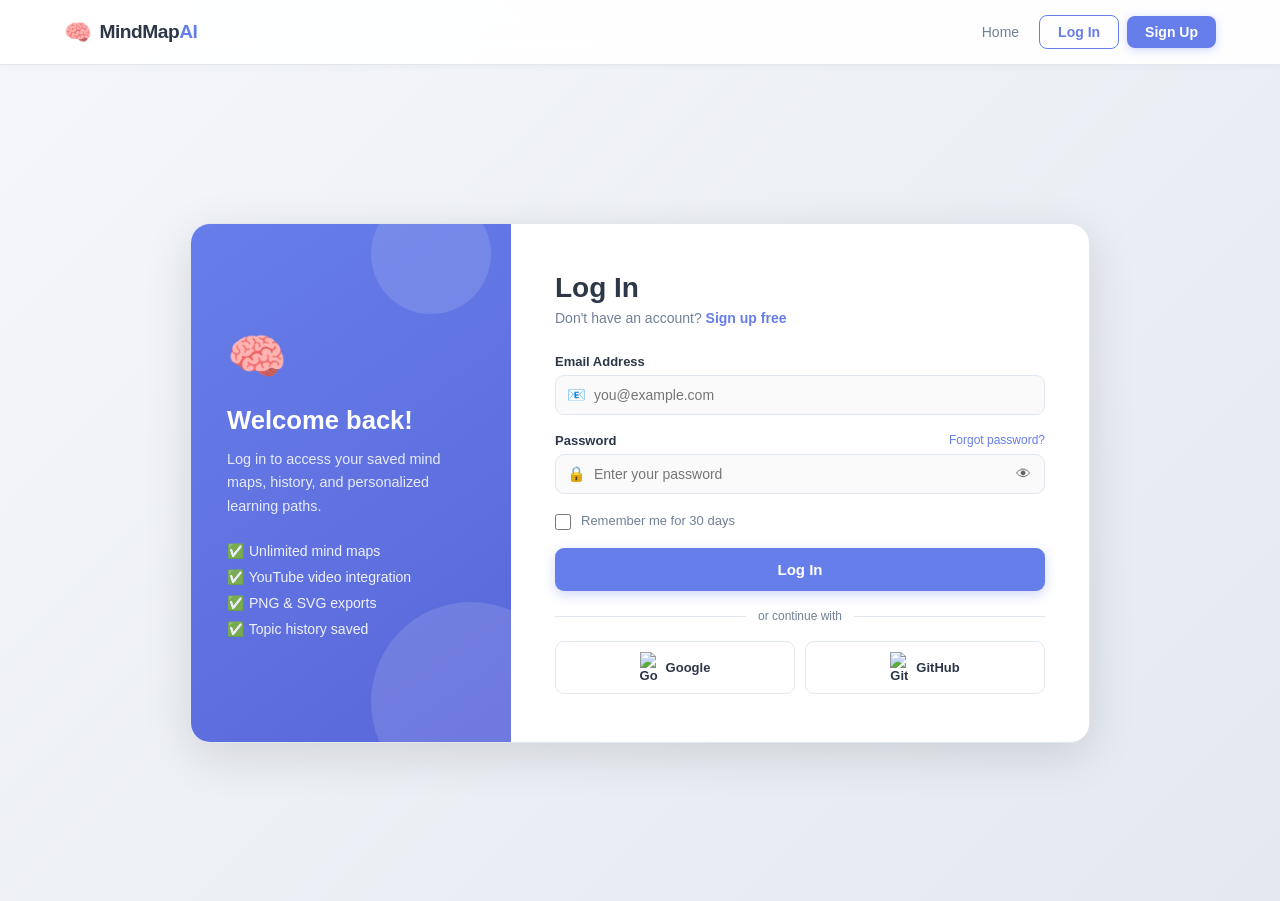
==== login.html @ 8801e593 "update" ====
<!DOCTYPE html>
<html lang="en">
<head>
  <meta charset="UTF-8">
  <meta name="viewport" content="width=device-width, initial-scale=1.0">
  <title>Log In | MindMapAI</title>
  <link rel="stylesheet" href="style.css">
  <link rel="stylesheet" href="auth.css">
</head>
<body class="auth-body">

  <!-- NAVBAR -->
  <nav class="navbar">
    <div class="nav-inner">
      <a href="index.html" class="nav-brand">
        <span class="brand-icon">🧠</span>
        <span class="brand-name">MindMap<span class="brand-accent">AI</span></span>
      </a>
      <div class="nav-links">
        <a href="index.html" class="nav-link">Home</a>
        <a href="login.html" class="nav-btn nav-btn-outline active-nav">Log In</a>
        <a href="register.html" class="nav-btn nav-btn-filled">Sign Up</a>
      </div>
      <button class="nav-hamburger" onclick="toggleMobileMenu()" aria-label="Menu">
        <span></span><span></span><span></span>
      </button>
    </div>
    <div class="nav-mobile" id="mobileMenu">
      <a href="index.html" class="nav-link">Home</a>
      <a href="login.html" class="nav-btn nav-btn-outline">Log In</a>
      <a href="register.html" class="nav-btn nav-btn-filled">Sign Up</a>
    </div>
  </nav>

  <!-- AUTH CARD -->
  <main class="auth-main">
    <div class="auth-card">
      <div class="auth-card-left">
        <div class="auth-left-content">
          <div class="auth-left-icon">🧠</div>
          <h2>Welcome back!</h2>
          <p>Log in to access your saved mind maps, history, and personalized learning paths.</p>
          <ul class="auth-perks">
            <li>✅ Unlimited mind maps</li>
            <li>✅ YouTube video integration</li>
            <li>✅ PNG & SVG exports</li>
            <li>✅ Topic history saved</li>
          </ul>
        </div>
        <div class="auth-left-orb auth-orb-1"></div>
        <div class="auth-left-orb auth-orb-2"></div>
      </div>

      <div class="auth-card-right">
        <div class="auth-form-header">
          <h1>Log In</h1>
          <p>Don't have an account? <a href="register.html">Sign up free</a></p>
        </div>

        <form class="auth-form" onsubmit="handleLogin(event)">
          <div class="form-group">
            <label for="email">Email Address</label>
            <div class="input-wrap">
              <span class="input-icon">📧</span>
              <input type="email" id="email" placeholder="you@example.com" required autocomplete="email">
            </div>
          </div>

          <div class="form-group">
            <label for="password">
              Password
              <a href="#" class="form-link-right">Forgot password?</a>
            </label>
            <div class="input-wrap">
              <span class="input-icon">🔒</span>
              <input type="password" id="password" placeholder="Enter your password" required autocomplete="current-password">
              <button type="button" class="toggle-password" onclick="togglePass('password', this)">👁</button>
            </div>
          </div>

          <div class="form-check">
            <input type="checkbox" id="remember">
            <label for="remember">Remember me for 30 days</label>
          </div>

          <button type="submit" class="auth-submit-btn" id="loginBtn">
            <span>Log In</span>
          </button>

          <div class="auth-divider"><span>or continue with</span></div>

          <div class="social-btns">
            <button type="button" class="social-btn">
              <img src="https://www.svgrepo.com/show/475656/google-color.svg" alt="Google" width="18"> Google
            </button>
            <button type="button" class="social-btn">
              <img src="https://www.svgrepo.com/show/512317/github-142.svg" alt="GitHub" width="18"> GitHub
            </button>
          </div>
        </form>

        <div id="authMessage" class="auth-message" style="display:none;"></div>
      </div>
    </div>
  </main>

  <script>
    function toggleMobileMenu() {
      document.getElementById('mobileMenu').classList.toggle('open');
    }

    function togglePass(id, btn) {
      const input = document.getElementById(id);
      if (input.type === 'password') {
        input.type = 'text';
        btn.textContent = '🙈';
      } else {
        input.type = 'password';
        btn.textContent = '👁';
      }
    }

    function handleLogin(e) {
      e.preventDefault();
      const btn = document.getElementById('loginBtn');
      btn.disabled = true;
      btn.innerHTML = '<span class="btn-spinner"></span> Logging in...';

      setTimeout(() => {
        showMessage('✅ Login successful! Redirecting to your dashboard...', 'success');
        setTimeout(() => window.location.href = 'index.html', 1500);
      }, 1500);
    }

    function showMessage(text, type) {
      const msg = document.getElementById('authMessage');
      msg.textContent = text;
      msg.className = `auth-message ${type}`;
      msg.style.display = 'block';
    }
  </script>
</body>
</html>
---- style.css ----
* {
      margin: 0;
      padding: 0;
      box-sizing: border-box;
    }

    body {
      font-family: 'Segoe UI', Tahoma, Geneva, Verdana, sans-serif;
      background: linear-gradient(135deg, #f5f7fa 0%, #e4e8f0 100%);
      min-height: 100vh;
      color: #333;
    }

    .container {
      max-width: 1200px;
      margin: 0 auto;
      padding: 20px;
    }

    .header {
      text-align: center;
      margin-bottom: 30px;
      color: #2d3748;
    }

    .header h1 {
      font-size: 2.5rem;
      font-weight: 700;
      margin-bottom: 10px;
    }

    .header p {
      font-size: 1.1rem;
      opacity: 0.8;
      margin-bottom: 20px;
    }

    .input-section {
      background: white;
      border-radius: 12px;
      padding: 25px;
      margin-bottom: 25px;
      box-shadow: 0 4px 12px rgba(0,0,0,0.05);
      border: 1px solid rgba(0,0,0,0.05);
      max-width: 800px;
      margin-left: auto;
      margin-right: auto;
    }

    .input-group {
      display: flex;
      gap: 12px;
      align-items: center;
      justify-content: center;
      flex-wrap: wrap;
    }

    #topicInput {
      flex: 1;
      min-width: 250px;
      padding: 12px 18px;
      border: 1px solid #e2e8f0;
      border-radius: 8px;
      font-size: 15px;
      outline: none;
      transition: all 0.2s ease;
      background: white;
      box-shadow: 0 1px 2px rgba(0,0,0,0.03);
    }

    #topicInput:focus {
      border-color: #667eea;
      box-shadow: 0 0 0 3px rgba(102, 126, 234, 0.1);
    }

    .btn {
      padding: 12px 24px;
      border: none;
      border-radius: 8px;
      font-size: 15px;
      font-weight: 600;
      cursor: pointer;
      transition: all 0.2s ease;
      position: relative;
      overflow: hidden;
    }

    .btn-primary {
      background: #667eea;
      color: white;
      box-shadow: 0 2px 5px rgba(102, 126, 234, 0.3);
    }

    .btn-primary:hover {
      background: #5a67d8;
      transform: translateY(-1px);
      box-shadow: 0 4px 8px rgba(102, 126, 234, 0.3);
    }

    .btn-secondary {
      background: #48bb78;
      color: white;
      box-shadow: 0 2px 5px rgba(72, 187, 120, 0.3);
    }

    .btn-secondary:hover {
      background: #38a169;
      transform: translateY(-1px);
      box-shadow: 0 4px 8px rgba(72, 187, 120, 0.3);
    }

    .btn:disabled {
      opacity: 0.6;
      cursor: not-allowed;
      transform: none !important;
    }

    .mindmap-container {
      background: white;
      border-radius: 12px;
      padding: 20px;
      box-shadow: 0 4px 12px rgba(0,0,0,0.05);
      border: 1px solid rgba(0,0,0,0.05);
      min-height: 300px;
      display: flex;
      flex-direction: column;
      align-items: center;
      max-width: 800px;
      margin-left: auto;
      margin-right: auto;
      position: relative;
      overflow: hidden;
    }

    .loading {
      display: none;
      text-align: center;
      padding: 30px;
    }

    .spinner {
      width: 40px;
      height: 40px;
      border: 3px solid #f3f3f3;
      border-top: 3px solid #667eea;
      border-radius: 50%;
      animation: spin 1s linear infinite;
      margin: 0 auto 15px;
    }

    @keyframes spin {
      0% { transform: rotate(0deg); }
      100% { transform: rotate(360deg); }
    }

    #mindmap {
      width: 100%;
      height: 100%;
      min-height: 300px;
      display: flex;
      justify-content: center;
      align-items: center;
    }

    .mindmap-svg {
      border-radius: 8px;
      background: white;
      overflow: visible;
      max-width: 100%;
    }

    .node rect {
      filter: drop-shadow(1px 1px 3px rgba(0,0,0,0.1));
      transition: all 0.2s ease;
    }

    .node rect:hover {
      filter: drop-shadow(2px 2px 5px rgba(0,0,0,0.15));
    }

    .node text {
      font-size: 13px;
      font-weight: 600;
      fill: #333;
      pointer-events: none;
    }

    .central-node rect {
      fill: #667eea;
    }

    .subtopic-node rect {
      fill: #48bb78;
    }

    .link {
      stroke: #667eea;
      stroke-width: 2;
      opacity: 0.6;
      fill: none;
    }

    .controls {
      display: flex;
      gap: 10px;
      margin-top: 15px;
      flex-wrap: wrap;
      justify-content: center;
    }

    .video-section {
      margin-top: 30px;
      display: none;
      max-width: 800px;
      margin-left: auto;
      margin-right: auto;
    }

    .video-grid {
      display: grid;
      grid-template-columns: repeat(auto-fit, minmax(250px, 1fr));
      gap: 15px;
      margin-top: 15px;
    }

    .video-card {
      background: white;
      border-radius: 8px;
      overflow: hidden;
      box-shadow: 0 2px 8px rgba(0,0,0,0.05);
      transition: transform 0.2s ease;
      border: 1px solid rgba(0,0,0,0.05);
    }

    .video-card:hover {
      transform: translateY(-3px);
      box-shadow: 0 4px 12px rgba(0,0,0,0.1);
    }

    .video-card h3 {
      padding: 12px;
      background: #667eea;
      color: white;
      margin: 0;
      font-size: 1rem;
    }

    .video-card iframe {
      width: 100%;
      height: 180px;
      border: none;
    }

    .empty-state {
      text-align: center;
      padding: 40px 20px;
      color: #718096;
    }

    .empty-state i {
      font-size: 3rem;
      margin-bottom: 15px;
      color: #cbd5e0;
    }

    .suggestion-chips {
      display: flex;
      gap: 8px;
      flex-wrap: wrap;
      justify-content: center;
      margin-top: 15px;
    }

    .chip {
      background: rgba(102, 126, 234, 0.1);
      color: #667eea;
      padding: 6px 12px;
      border-radius: 20px;
      font-size: 13px;
      cursor: pointer;
      transition: all 0.2s ease;
      border: 1px solid rgba(102, 126, 234, 0.2);
    }

    .chip:hover {
      background: rgba(102, 126, 234, 0.2);
      transform: translateY(-1px);
    }

    .video-header {
      display: flex;
      justify-content: space-between;
      align-items: center;
      margin-bottom: 15px;
    }

    .video-header h2 {
      color: #2d3748;
      margin: 0;
    }

    .close-btn {
      background: #e53e3e;
      color: white;
      border: none;
      border-radius: 50%;
      width: 30px;
      height: 30px;
      display: flex;
      align-items: center;
      justify-content: center;
      cursor: pointer;
      transition: all 0.2s ease;
    }

    .close-btn:hover {
      background: #c53030;
      transform: scale(1.1);
    }

    @media (max-width: 768px) {
      .header h1 {
        font-size: 1.8rem;
      }
      
      .input-group {
        flex-direction: column;
        align-items: stretch;
      }
      
      #topicInput {
        min-width: auto;
      }
      
      .mindmap-container {
        padding: 15px;
      }
      
      .btn {
        width: 100%;
      }
    }
---- auth.css ----
/* ============================================
   auth.css — Navbar, Hero, Auth Pages, Footer
   ============================================ */

/* ---- CSS Variables ---- */
:root {
  --primary: #667eea;
  --primary-dark: #5a67d8;
  --green: #48bb78;
  --green-dark: #38a169;
  --text: #2d3748;
  --text-light: #718096;
  --border: #e2e8f0;
  --radius: 12px;
  --shadow: 0 4px 20px rgba(0,0,0,0.08);
  --nav-height: 64px;
}

/* ============================================
   NAVBAR
   ============================================ */
.navbar {
  position: sticky;
  top: 0;
  z-index: 100;
  background: rgba(255,255,255,0.92);
  backdrop-filter: blur(14px);
  -webkit-backdrop-filter: blur(14px);
  border-bottom: 1px solid var(--border);
  box-shadow: 0 1px 8px rgba(0,0,0,0.04);
}

.nav-inner {
  max-width: 1200px;
  margin: 0 auto;
  padding: 0 24px;
  height: var(--nav-height);
  display: flex;
  align-items: center;
  justify-content: space-between;
  gap: 16px;
}

.nav-brand {
  display: flex;
  align-items: center;
  gap: 8px;
  text-decoration: none;
  font-weight: 800;
  font-size: 1.2rem;
  color: var(--text);
  letter-spacing: -0.5px;
}

.brand-icon { font-size: 1.4rem; }
.brand-accent { color: var(--primary); }

.nav-links {
  display: flex;
  align-items: center;
  gap: 8px;
}

.nav-link {
  text-decoration: none;
  color: var(--text-light);
  font-size: 14px;
  font-weight: 500;
  padding: 6px 12px;
  border-radius: 8px;
  transition: color 0.2s, background 0.2s;
}

.nav-link:hover,
.nav-link.active { color: var(--primary); background: rgba(102,126,234,0.07); }

.nav-btn {
  text-decoration: none;
  font-size: 14px;
  font-weight: 600;
  padding: 8px 18px;
  border-radius: 8px;
  transition: all 0.2s;
  cursor: pointer;
  border: none;
}

.nav-btn-outline {
  border: 1.5px solid var(--primary);
  color: var(--primary);
  background: transparent;
}
.nav-btn-outline:hover { background: rgba(102,126,234,0.08); }

.nav-btn-filled {
  background: var(--primary);
  color: #fff;
  box-shadow: 0 2px 8px rgba(102,126,234,0.3);
}
.nav-btn-filled:hover {
  background: var(--primary-dark);
  transform: translateY(-1px);
  box-shadow: 0 4px 12px rgba(102,126,234,0.35);
}

.active-nav { ring: 2px solid var(--primary); }

/* Hamburger */
.nav-hamburger {
  display: none;
  flex-direction: column;
  gap: 5px;
  background: none;
  border: none;
  cursor: pointer;
  padding: 6px;
}
.nav-hamburger span {
  display: block;
  width: 22px;
  height: 2px;
  background: var(--text);
  border-radius: 2px;
  transition: all 0.2s;
}

/* Mobile nav */
.nav-mobile {
  display: none;
  flex-direction: column;
  gap: 6px;
  padding: 16px 24px;
  background: #fff;
  border-top: 1px solid var(--border);
}
.nav-mobile.open { display: flex; }
.nav-mobile .nav-btn { text-align: center; }

@media (max-width: 640px) {
  .nav-links { display: none; }
  .nav-hamburger { display: flex; }
}

/* ============================================
   HERO SECTION
   ============================================ */
.hero-section {
  max-width: 1200px;
  margin: 0 auto;
  padding: 80px 24px 60px;
  display: flex;
  align-items: center;
  gap: 60px;
  position: relative;
  overflow: hidden;
}

.hero-content { flex: 1; }

.hero-badge {
  display: inline-block;
  background: rgba(102,126,234,0.1);
  color: var(--primary);
  border: 1px solid rgba(102,126,234,0.25);
  border-radius: 20px;
  padding: 6px 16px;
  font-size: 13px;
  font-weight: 600;
  margin-bottom: 20px;
  letter-spacing: 0.3px;
}

.hero-title {
  font-size: clamp(2rem, 5vw, 3.5rem);
  font-weight: 800;
  color: var(--text);
  line-height: 1.15;
  margin-bottom: 18px;
  letter-spacing: -1px;
}

.hero-gradient {
  background: linear-gradient(135deg, var(--primary), var(--green));
  -webkit-background-clip: text;
  -webkit-text-fill-color: transparent;
  background-clip: text;
}

.hero-subtitle {
  font-size: 1.05rem;
  color: var(--text-light);
  line-height: 1.7;
  max-width: 480px;
  margin-bottom: 32px;
}

.hero-cta {
  display: flex;
  gap: 12px;
  flex-wrap: wrap;
}

.cta-primary {
  display: inline-block;
  background: var(--primary);
  color: #fff;
  text-decoration: none;
  font-weight: 700;
  padding: 14px 28px;
  border-radius: 10px;
  font-size: 15px;
  box-shadow: 0 4px 14px rgba(102,126,234,0.35);
  transition: all 0.2s;
}
.cta-primary:hover {
  background: var(--primary-dark);
  transform: translateY(-2px);
  box-shadow: 0 6px 18px rgba(102,126,234,0.4);
}

.cta-secondary {
  display: inline-block;
  color: var(--text);
  text-decoration: none;
  font-weight: 600;
  padding: 14px 28px;
  border-radius: 10px;
  font-size: 15px;
  border: 1.5px solid var(--border);
  background: #fff;
  transition: all 0.2s;
}
.cta-secondary:hover { border-color: var(--primary); color: var(--primary); }

/* Hero visual */
.hero-visual {
  flex: 1;
  position: relative;
  min-height: 260px;
  display: flex;
  align-items: center;
  justify-content: center;
}

.hero-orb {
  position: absolute;
  border-radius: 50%;
  filter: blur(60px);
  opacity: 0.35;
  pointer-events: none;
}
.hero-orb-1 {
  width: 280px; height: 280px;
  background: var(--primary);
  top: -20px; right: -20px;
  animation: pulse 4s ease-in-out infinite alternate;
}
.hero-orb-2 {
  width: 200px; height: 200px;
  background: var(--green);
  bottom: 0; left: 20px;
  animation: pulse 4s ease-in-out 1s infinite alternate;
}

@keyframes pulse {
  from { transform: scale(1); opacity: 0.3; }
  to   { transform: scale(1.12); opacity: 0.45; }
}

.floating-card {
  position: absolute;
  background: #fff;
  border: 1px solid var(--border);
  border-radius: 10px;
  padding: 10px 16px;
  font-size: 13px;
  font-weight: 600;
  color: var(--text);
  box-shadow: var(--shadow);
  animation: float 3s ease-in-out infinite alternate;
}
.fc-1 { top: 10%; left: 0; animation-delay: 0s; }
.fc-2 { top: 45%; right: 0; animation-delay: 0.8s; }
.fc-3 { bottom: 10%; left: 15%; animation-delay: 1.4s; }

@keyframes float {
  from { transform: translateY(0px); }
  to   { transform: translateY(-10px); }
}

@media (max-width: 768px) {
  .hero-section { flex-direction: column; padding: 48px 20px 40px; gap: 40px; }
  .hero-visual { min-height: 180px; width: 100%; }
}

/* ============================================
   FEATURES SECTION
   ============================================ */
.features-section {
  background: #f8faff;
  border-top: 1px solid var(--border);
  border-bottom: 1px solid var(--border);
  padding: 60px 24px;
}

.features-grid {
  max-width: 1000px;
  margin: 0 auto;
  display: grid;
  grid-template-columns: repeat(auto-fit, minmax(200px, 1fr));
  gap: 24px;
}

.feature-card {
  background: #fff;
  border-radius: var(--radius);
  padding: 28px 22px;
  border: 1px solid var(--border);
  box-shadow: var(--shadow);
  text-align: center;
  transition: transform 0.2s, box-shadow 0.2s;
}
.feature-card:hover {
  transform: translateY(-4px);
  box-shadow: 0 8px 28px rgba(0,0,0,0.1);
}

.feature-icon { font-size: 2rem; margin-bottom: 14px; }
.feature-card h3 { font-size: 1rem; font-weight: 700; color: var(--text); margin-bottom: 8px; }
.feature-card p { font-size: 0.88rem; color: var(--text-light); line-height: 1.6; }

/* ============================================
   FOOTER
   ============================================ */
.site-footer {
  background: #fff;
  border-top: 1px solid var(--border);
  padding: 28px 24px;
  margin-top: 60px;
}
.footer-inner {
  max-width: 1200px;
  margin: 0 auto;
  display: flex;
  align-items: center;
  justify-content: space-between;
  flex-wrap: wrap;
  gap: 12px;
}
.footer-inner p { color: var(--text-light); font-size: 13px; }
.footer-inner a { color: var(--primary); text-decoration: none; }
.footer-links { display: flex; gap: 20px; }
.footer-links a { color: var(--text-light); font-size: 13px; text-decoration: none; transition: color 0.2s; }
.footer-links a:hover { color: var(--primary); }

/* ============================================
   AUTH PAGES (Login & Register)
   ============================================ */
.auth-body {
  background: linear-gradient(135deg, #f5f7fa 0%, #e4e8f0 100%);
  min-height: 100vh;
}

.auth-main {
  display: flex;
  align-items: center;
  justify-content: center;
  padding: 48px 16px;
  min-height: calc(100vh - var(--nav-height));
}

.auth-card {
  display: flex;
  max-width: 900px;
  width: 100%;
  background: #fff;
  border-radius: 20px;
  overflow: hidden;
  box-shadow: 0 12px 48px rgba(0,0,0,0.12);
  border: 1px solid var(--border);
}

/* Left Panel */
.auth-card-left {
  flex: 0 0 320px;
  background: linear-gradient(145deg, var(--primary) 0%, var(--primary-dark) 100%);
  padding: 48px 36px;
  color: #fff;
  position: relative;
  overflow: hidden;
  display: flex;
  align-items: center;
}

.auth-left-content { position: relative; z-index: 2; }
.auth-left-icon { font-size: 3rem; margin-bottom: 20px; display: block; }

.auth-card-left h2 {
  font-size: 1.6rem;
  font-weight: 800;
  margin-bottom: 12px;
  line-height: 1.2;
}

.auth-card-left p {
  font-size: 0.9rem;
  opacity: 0.85;
  line-height: 1.65;
  margin-bottom: 24px;
}

.auth-perks { list-style: none; display: flex; flex-direction: column; gap: 10px; }
.auth-perks li { font-size: 0.88rem; opacity: 0.9; }

/* Decorative orbs on left */
.auth-left-orb {
  position: absolute;
  border-radius: 50%;
  background: rgba(255,255,255,0.12);
  pointer-events: none;
}
.auth-orb-1 { width: 200px; height: 200px; bottom: -60px; right: -60px; }
.auth-orb-2 { width: 120px; height: 120px; top: -30px; right: 20px; }

/* Right Panel */
.auth-card-right {
  flex: 1;
  padding: 48px 44px;
  display: flex;
  flex-direction: column;
  justify-content: center;
}

.auth-form-header { margin-bottom: 28px; }
.auth-form-header h1 {
  font-size: 1.75rem;
  font-weight: 800;
  color: var(--text);
  margin-bottom: 6px;
}
.auth-form-header p { color: var(--text-light); font-size: 14px; }
.auth-form-header a { color: var(--primary); font-weight: 600; text-decoration: none; }
.auth-form-header a:hover { text-decoration: underline; }

/* Form */
.auth-form { display: flex; flex-direction: column; gap: 18px; }

.form-row { display: grid; grid-template-columns: 1fr 1fr; gap: 16px; }

.form-group { display: flex; flex-direction: column; gap: 6px; }
.form-group label {
  font-size: 13px;
  font-weight: 600;
  color: var(--text);
  display: flex;
  justify-content: space-between;
  align-items: center;
}

.form-link-right { color: var(--primary); font-weight: 500; text-decoration: none; font-size: 12px; }
.form-link-right:hover { text-decoration: underline; }
.form-link { color: var(--primary); text-decoration: none; font-weight: 600; }

.input-wrap {
  position: relative;
  display: flex;
  align-items: center;
}

.input-wrap .input-icon {
  position: absolute;
  left: 12px;
  font-size: 15px;
  pointer-events: none;
}

.input-wrap input {
  width: 100%;
  padding: 11px 40px 11px 38px;
  border: 1.5px solid var(--border);
  border-radius: 9px;
  font-size: 14px;
  background: #fafafa;
  color: var(--text);
  transition: border-color 0.2s, box-shadow 0.2s;
  outline: none;
}

.input-wrap input:focus {
  border-color: var(--primary);
  background: #fff;
  box-shadow: 0 0 0 3px rgba(102,126,234,0.1);
}

.toggle-password {
  position: absolute;
  right: 10px;
  background: none;
  border: none;
  cursor: pointer;
  font-size: 15px;
  padding: 4px;
  opacity: 0.6;
  transition: opacity 0.2s;
}
.toggle-password:hover { opacity: 1; }

/* Password strength */
.password-strength {
  height: 4px;
  background: #eee;
  border-radius: 4px;
  overflow: hidden;
  margin-top: 6px;
}
.strength-fill {
  height: 100%;
  width: 0%;
  border-radius: 4px;
  transition: width 0.35s, background 0.35s;
}
.strength-label { font-size: 11px; font-weight: 600; margin-top: 3px; }

/* Checkbox */
.form-check { display: flex; align-items: flex-start; gap: 10px; }
.form-check input[type="checkbox"] {
  width: 16px; height: 16px;
  margin-top: 2px;
  accent-color: var(--primary);
  flex-shrink: 0;
}
.form-check label { font-size: 13px; color: var(--text-light); line-height: 1.4; cursor: pointer; }

/* Submit button */
.auth-submit-btn {
  width: 100%;
  padding: 13px;
  background: var(--primary);
  color: #fff;
  border: none;
  border-radius: 9px;
  font-size: 15px;
  font-weight: 700;
  cursor: pointer;
  transition: all 0.2s;
  display: flex;
  align-items: center;
  justify-content: center;
  gap: 8px;
  box-shadow: 0 4px 12px rgba(102,126,234,0.3);
}
.auth-submit-btn:hover:not(:disabled) {
  background: var(--primary-dark);
  transform: translateY(-1px);
  box-shadow: 0 6px 16px rgba(102,126,234,0.38);
}
.auth-submit-btn:disabled { opacity: 0.7; cursor: not-allowed; }

/* Spinner inside button */
.btn-spinner {
  display: inline-block;
  width: 16px; height: 16px;
  border: 2px solid rgba(255,255,255,0.4);
  border-top-color: #fff;
  border-radius: 50%;
  animation: spin 0.8s linear infinite;
}

/* Divider */
.auth-divider {
  display: flex;
  align-items: center;
  gap: 12px;
  color: var(--text-light);
  font-size: 12px;
}
.auth-divider::before,
.auth-divider::after {
  content: '';
  flex: 1;
  height: 1px;
  background: var(--border);
}

/* Social buttons */
.social-btns { display: grid; grid-template-columns: 1fr 1fr; gap: 10px; }
.social-btn {
  display: flex;
  align-items: center;
  justify-content: center;
  gap: 8px;
  padding: 10px;
  border: 1.5px solid var(--border);
  border-radius: 9px;
  background: #fff;
  color: var(--text);
  font-size: 13px;
  font-weight: 600;
  cursor: pointer;
  transition: all 0.2s;
}
.social-btn:hover {
  border-color: var(--primary);
  background: rgba(102,126,234,0.04);
  transform: translateY(-1px);
}

/* Auth message */
.auth-message {
  margin-top: 14px;
  padding: 12px 16px;
  border-radius: 9px;
  font-size: 14px;
  font-weight: 500;
}
.auth-message.success { background: #f0fff4; color: #276749; border: 1px solid #c6f6d5; }
.auth-message.error   { background: #fff5f5; color: #9b2c2c; border: 1px solid #fed7d7; }

/* ---- Responsive Auth Card ---- */
@media (max-width: 700px) {
  .auth-card { flex-direction: column; }
  .auth-card-left { flex: none; padding: 32px 24px; }
  .auth-card-right { padding: 32px 24px; }
  .form-row { grid-template-columns: 1fr; }
  .social-btns { grid-template-columns: 1fr; }
}
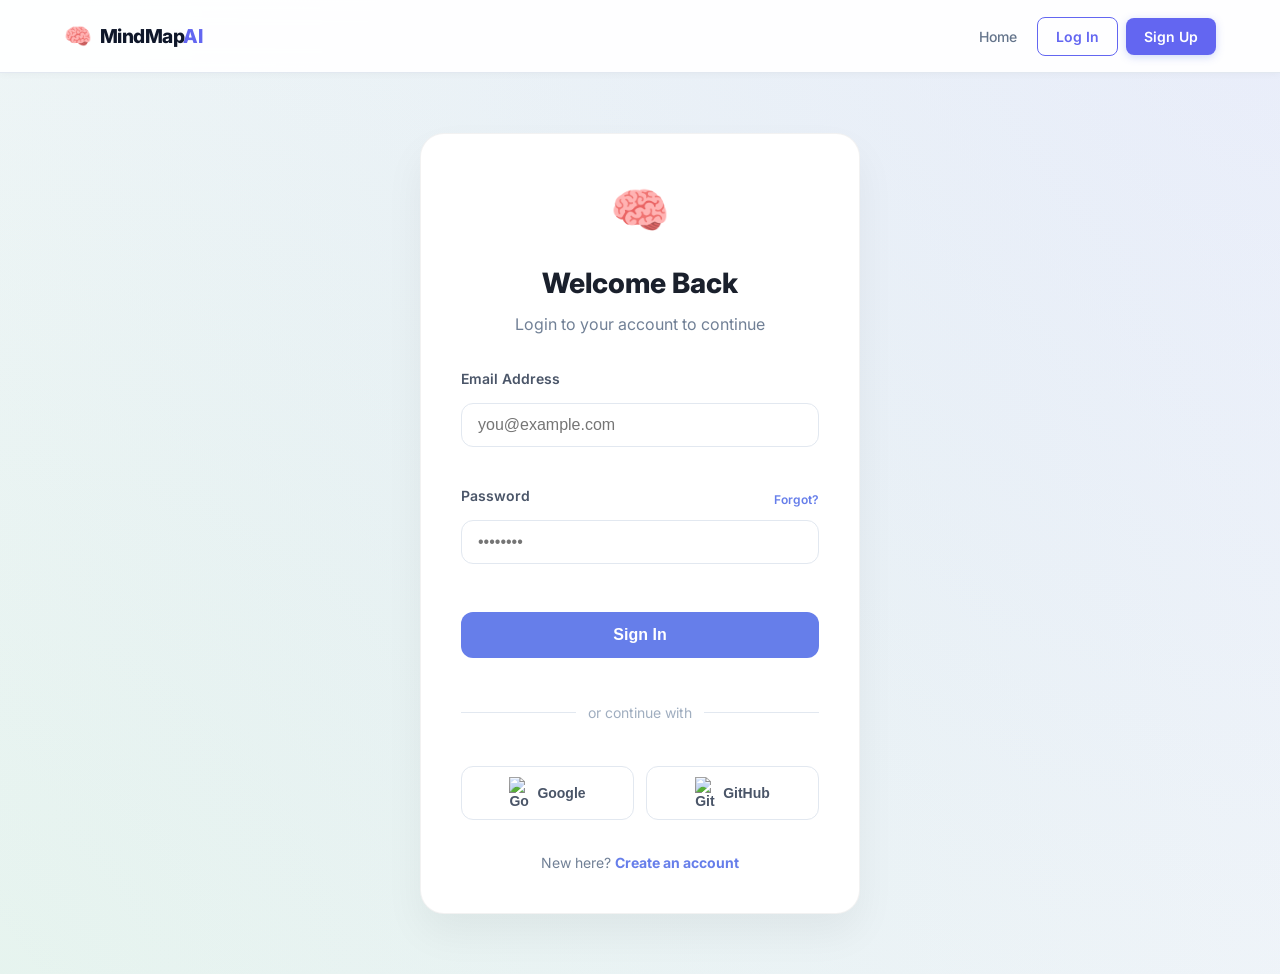
==== commit e4d058db: "update changes" ====
--- a/login.html
+++ b/login.html
@@ -7,7 +7,7 @@
   <link rel="stylesheet" href="style.css">
   <link rel="stylesheet" href="auth.css">
 </head>
-<body class="auth-body">
+<body class="auth-body login-page">
 
   <!-- NAVBAR -->
   <nav class="navbar">
@@ -21,122 +21,243 @@
         <a href="login.html" class="nav-btn nav-btn-outline active-nav">Log In</a>
         <a href="register.html" class="nav-btn nav-btn-filled">Sign Up</a>
       </div>
-      <button class="nav-hamburger" onclick="toggleMobileMenu()" aria-label="Menu">
-        <span></span><span></span><span></span>
-      </button>
-    </div>
-    <div class="nav-mobile" id="mobileMenu">
-      <a href="index.html" class="nav-link">Home</a>
-      <a href="login.html" class="nav-btn nav-btn-outline">Log In</a>
-      <a href="register.html" class="nav-btn nav-btn-filled">Sign Up</a>
     </div>
   </nav>
 
-  <!-- AUTH CARD -->
-  <main class="auth-main">
-    <div class="auth-card">
-      <div class="auth-card-left">
-        <div class="auth-left-content">
-          <div class="auth-left-icon">🧠</div>
-          <h2>Welcome back!</h2>
-          <p>Log in to access your saved mind maps, history, and personalized learning paths.</p>
-          <ul class="auth-perks">
-            <li>✅ Unlimited mind maps</li>
-            <li>✅ YouTube video integration</li>
-            <li>✅ PNG & SVG exports</li>
-            <li>✅ Topic history saved</li>
-          </ul>
-        </div>
-        <div class="auth-left-orb auth-orb-1"></div>
-        <div class="auth-left-orb auth-orb-2"></div>
+  <main class="auth-container">
+    <div class="login-card">
+      <div class="login-header">
+        <div class="login-logo">🧠</div>
+        <h1>Welcome Back</h1>
+        <p>Login to your account to continue</p>
       </div>
 
-      <div class="auth-card-right">
-        <div class="auth-form-header">
-          <h1>Log In</h1>
-          <p>Don't have an account? <a href="register.html">Sign up free</a></p>
-        </div>
-
-        <form class="auth-form" onsubmit="handleLogin(event)">
-          <div class="form-group">
-            <label for="email">Email Address</label>
-            <div class="input-wrap">
-              <span class="input-icon">📧</span>
-              <input type="email" id="email" placeholder="you@example.com" required autocomplete="email">
-            </div>
+      <form class="auth-form" onsubmit="handleLogin(event)">
+        <div class="form-group">
+          <label for="email">Email Address</label>
+          <input type="email" id="email" placeholder="you@example.com" required>
+        </div>
+
+        <div class="form-group">
+          <div class="label-row">
+            <label for="password">Password</label>
+            <a href="#" class="forgot-link">Forgot?</a>
           </div>
-
-          <div class="form-group">
-            <label for="password">
-              Password
-              <a href="#" class="form-link-right">Forgot password?</a>
-            </label>
-            <div class="input-wrap">
-              <span class="input-icon">🔒</span>
-              <input type="password" id="password" placeholder="Enter your password" required autocomplete="current-password">
-              <button type="button" class="toggle-password" onclick="togglePass('password', this)">👁</button>
-            </div>
-          </div>
-
-          <div class="form-check">
-            <input type="checkbox" id="remember">
-            <label for="remember">Remember me for 30 days</label>
-          </div>
-
-          <button type="submit" class="auth-submit-btn" id="loginBtn">
-            <span>Log In</span>
+          <input type="password" id="password" placeholder="••••••••" required>
+        </div>
+
+        <button type="submit" class="login-btn" id="loginBtn">Sign In</button>
+
+        <div class="divider">
+          <span>or continue with</span>
+        </div>
+
+        <div class="social-grid">
+          <button type="button" class="social-link">
+            <img src="https://www.svgrepo.com/show/475656/google-color.svg" alt="Google">
+            Google
           </button>
-
-          <div class="auth-divider"><span>or continue with</span></div>
-
-          <div class="social-btns">
-            <button type="button" class="social-btn">
-              <img src="https://www.svgrepo.com/show/475656/google-color.svg" alt="Google" width="18"> Google
-            </button>
-            <button type="button" class="social-btn">
-              <img src="https://www.svgrepo.com/show/512317/github-142.svg" alt="GitHub" width="18"> GitHub
-            </button>
-          </div>
-        </form>
-
-        <div id="authMessage" class="auth-message" style="display:none;"></div>
+          <button type="button" class="social-link">
+            <img src="https://www.svgrepo.com/show/512317/github-142.svg" alt="GitHub">
+            GitHub
+          </button>
+        </div>
+      </form>
+
+      <div class="login-footer">
+        <p>New here? <a href="register.html">Create an account</a></p>
       </div>
     </div>
   </main>
 
+  <style>
+    .login-page {
+      background: radial-gradient(circle at top right, rgba(102, 126, 234, 0.1), transparent),
+                  radial-gradient(circle at bottom left, rgba(72, 187, 120, 0.1), transparent),
+                  #f8fafc;
+    }
+
+    .auth-container {
+      display: flex;
+      align-items: center;
+      justify-content: center;
+      padding: 60px 20px;
+      min-height: calc(100vh - 64px);
+    }
+
+    .login-card {
+      background: white;
+      width: 100%;
+      max-width: 440px;
+      padding: 40px;
+      border-radius: 24px;
+      box-shadow: 0 20px 40px rgba(0,0,0,0.05);
+      border: 1px solid rgba(0,0,0,0.05);
+    }
+
+    .login-header {
+      text-align: center;
+      margin-bottom: 32px;
+    }
+
+    .login-logo {
+      font-size: 3rem;
+      margin-bottom: 16px;
+    }
+
+    .login-header h1 {
+      font-size: 1.75rem;
+      font-weight: 800;
+      color: #1a202c;
+      margin-bottom: 8px;
+    }
+
+    .login-header p {
+      color: #718096;
+    }
+
+    .form-group {
+      margin-bottom: 20px;
+    }
+
+    .form-group label {
+      display: block;
+      font-size: 0.875rem;
+      font-weight: 600;
+      color: #4a5568;
+      margin-bottom: 8px;
+    }
+
+    .label-row {
+      display: flex;
+      justify-content: space-between;
+      align-items: center;
+    }
+
+    .forgot-link {
+      font-size: 0.75rem;
+      color: #667eea;
+      text-decoration: none;
+      font-weight: 600;
+    }
+
+    .form-group input {
+      width: 100%;
+      padding: 12px 16px;
+      border: 1.5px solid #e2e8f0;
+      border-radius: 12px;
+      font-size: 1rem;
+      transition: all 0.2s;
+    }
+
+    .form-group input:focus {
+      border-color: #667eea;
+      outline: none;
+      box-shadow: 0 0 0 4px rgba(102, 126, 234, 0.1);
+    }
+
+    .login-btn {
+      width: 100%;
+      padding: 14px;
+      background: #667eea;
+      color: white;
+      border: none;
+      border-radius: 12px;
+      font-size: 1rem;
+      font-weight: 700;
+      cursor: pointer;
+      transition: all 0.2s;
+      margin-top: 10px;
+    }
+
+    .login-btn:hover {
+      background: #5a67d8;
+      transform: translateY(-1px);
+      box-shadow: 0 8px 20px rgba(102, 126, 234, 0.25);
+    }
+
+    .divider {
+      text-align: center;
+      margin: 24px 0;
+      position: relative;
+    }
+
+    .divider::before {
+      content: "";
+      position: absolute;
+      top: 50%;
+      left: 0;
+      right: 0;
+      height: 1px;
+      background: #e2e8f0;
+    }
+
+    .divider span {
+      background: white;
+      padding: 0 12px;
+      position: relative;
+      color: #a0aec0;
+      font-size: 0.875rem;
+    }
+
+    .social-grid {
+      display: grid;
+      grid-template-columns: 1fr 1fr;
+      gap: 12px;
+    }
+
+    .social-link {
+      display: flex;
+      align-items: center;
+      justify-content: center;
+      gap: 8px;
+      padding: 10px;
+      border: 1.5px solid #e2e8f0;
+      border-radius: 12px;
+      background: white;
+      color: #4a5568;
+      font-size: 0.875rem;
+      font-weight: 600;
+      cursor: pointer;
+      transition: all 0.2s;
+    }
+
+    .social-link:hover {
+      background: #f7fafc;
+      border-color: #cbd5e0;
+    }
+
+    .social-link img {
+      width: 20px;
+    }
+
+    .login-footer {
+      text-align: center;
+      margin-top: 32px;
+      font-size: 0.875rem;
+      color: #718096;
+    }
+
+    .login-footer a {
+      color: #667eea;
+      text-decoration: none;
+      font-weight: 700;
+    }
+  </style>
+
   <script>
-    function toggleMobileMenu() {
-      document.getElementById('mobileMenu').classList.toggle('open');
-    }
-
-    function togglePass(id, btn) {
-      const input = document.getElementById(id);
-      if (input.type === 'password') {
-        input.type = 'text';
-        btn.textContent = '🙈';
-      } else {
-        input.type = 'password';
-        btn.textContent = '👁';
-      }
-    }
-
     function handleLogin(e) {
       e.preventDefault();
+      const email = document.getElementById('email').value.trim();
       const btn = document.getElementById('loginBtn');
       btn.disabled = true;
-      btn.innerHTML = '<span class="btn-spinner"></span> Logging in...';
+      btn.textContent = 'Signing in...';
 
       setTimeout(() => {
-        showMessage('✅ Login successful! Redirecting to your dashboard...', 'success');
-        setTimeout(() => window.location.href = 'index.html', 1500);
-      }, 1500);
-    }
-
-    function showMessage(text, type) {
-      const msg = document.getElementById('authMessage');
-      msg.textContent = text;
-      msg.className = `auth-message ${type}`;
-      msg.style.display = 'block';
+        const firstName = email.split('@')[0];
+        localStorage.setItem('mm_user', JSON.stringify({ email, firstName }));
+        window.location.href = 'index.html#app';
+      }, 1200);
     }
   </script>
 </body>
--- a/style.css
+++ b/style.css
@@ -1,3 +1,5 @@
+@import url('https://fonts.googleapis.com/css2?family=Inter:wght@400;500;600;700;800&display=swap');
+
 * {
       margin: 0;
       padding: 0;
@@ -5,16 +7,17 @@
     }
 
     body {
-      font-family: 'Segoe UI', Tahoma, Geneva, Verdana, sans-serif;
-      background: linear-gradient(135deg, #f5f7fa 0%, #e4e8f0 100%);
+      font-family: 'Inter', -apple-system, BlinkMacSystemFont, 'Segoe UI', Roboto, sans-serif;
+      background: #f8fafc;
       min-height: 100vh;
-      color: #333;
+      color: #1e293b;
+      line-height: 1.5;
     }
 
     .container {
       max-width: 1200px;
       margin: 0 auto;
-      padding: 20px;
+      padding: 40px 20px;
     }
 
     .header {
@@ -86,27 +89,27 @@
     }
 
     .btn-primary {
-      background: #667eea;
+      background: #6366f1;
       color: white;
-      box-shadow: 0 2px 5px rgba(102, 126, 234, 0.3);
+      box-shadow: 0 4px 6px -1px rgba(99, 102, 241, 0.2);
     }
 
     .btn-primary:hover {
-      background: #5a67d8;
-      transform: translateY(-1px);
-      box-shadow: 0 4px 8px rgba(102, 126, 234, 0.3);
+      background: #4f46e5;
+      transform: translateY(-2px);
+      box-shadow: 0 10px 15px -3px rgba(99, 102, 241, 0.3);
     }
 
     .btn-secondary {
-      background: #48bb78;
+      background: #10b981;
       color: white;
-      box-shadow: 0 2px 5px rgba(72, 187, 120, 0.3);
+      box-shadow: 0 4px 6px -1px rgba(16, 185, 129, 0.2);
     }
 
     .btn-secondary:hover {
-      background: #38a169;
-      transform: translateY(-1px);
-      box-shadow: 0 4px 8px rgba(72, 187, 120, 0.3);
+      background: #059669;
+      transform: translateY(-2px);
+      box-shadow: 0 10px 15px -3px rgba(16, 185, 129, 0.3);
     }
 
     .btn:disabled {
--- a/auth.css
+++ b/auth.css
@@ -4,16 +4,16 @@
 
 /* ---- CSS Variables ---- */
 :root {
-  --primary: #667eea;
-  --primary-dark: #5a67d8;
-  --green: #48bb78;
-  --green-dark: #38a169;
-  --text: #2d3748;
-  --text-light: #718096;
+  --primary: #6366f1;
+  --primary-dark: #4f46e5;
+  --green: #10b981;
+  --green-dark: #059669;
+  --text: #0f172a;
+  --text-light: #64748b;
   --border: #e2e8f0;
-  --radius: 12px;
-  --shadow: 0 4px 20px rgba(0,0,0,0.08);
-  --nav-height: 64px;
+  --radius: 16px;
+  --shadow: 0 10px 15px -3px rgba(0, 0, 0, 0.1), 0 4px 6px -2px rgba(0, 0, 0, 0.05);
+  --nav-height: 72px;
 }
 
 /* ============================================
@@ -328,6 +328,86 @@
 .feature-icon { font-size: 2rem; margin-bottom: 14px; }
 .feature-card h3 { font-size: 1rem; font-weight: 700; color: var(--text); margin-bottom: 8px; }
 .feature-card p { font-size: 0.88rem; color: var(--text-light); line-height: 1.6; }
+
+/* ============================================
+   HOW IT WORKS
+   ============================================ */
+.how-it-works {
+  padding: 100px 24px;
+  max-width: 1200px;
+  margin: 0 auto;
+}
+
+.section-header {
+  text-align: center;
+  margin-bottom: 60px;
+}
+
+.section-title {
+  font-size: 2.5rem;
+  font-weight: 800;
+  margin-bottom: 16px;
+  color: var(--text);
+}
+
+.section-subtitle {
+  font-size: 1.1rem;
+  color: var(--text-light);
+  max-width: 600px;
+  margin: 0 auto;
+}
+
+.steps-grid {
+  display: grid;
+  grid-template-columns: repeat(3, 1fr);
+  gap: 32px;
+}
+
+.step-card {
+  padding: 40px 32px;
+  background: white;
+  border-radius: var(--radius);
+  border: 1px solid var(--border);
+  position: relative;
+  transition: transform 0.3s;
+}
+
+.step-card:hover {
+  transform: translateY(-10px);
+}
+
+.step-number {
+  position: absolute;
+  top: -20px;
+  left: 32px;
+  width: 44px;
+  height: 44px;
+  background: var(--primary);
+  color: white;
+  border-radius: 50%;
+  display: flex;
+  align-items: center;
+  justify-content: center;
+  font-weight: 800;
+  font-size: 1.2rem;
+  box-shadow: 0 4px 12px rgba(102,126,234,0.4);
+}
+
+.step-card h3 {
+  margin: 15px 0 12px;
+  font-size: 1.25rem;
+  color: var(--text);
+}
+
+.step-card p {
+  color: var(--text-light);
+  line-height: 1.6;
+}
+
+@media (max-width: 768px) {
+  .steps-grid { grid-template-columns: 1fr; gap: 48px; }
+  .section-title { font-size: 2rem; }
+}
 
 /* ============================================
    FOOTER
@@ -624,3 +704,72 @@
   .form-row { grid-template-columns: 1fr; }
   .social-btns { grid-template-columns: 1fr; }
 }
+
+/* ============================================
+   AUTH GATE (on index page when logged out)
+   ============================================ */
+.auth-gate {
+  display: flex;
+  flex-direction: column;
+  align-items: center;
+  text-align: center;
+  padding: 64px 24px;
+  background: #fff;
+  border-radius: 16px;
+  border: 1.5px dashed var(--border);
+  max-width: 560px;
+  margin: 0 auto 40px;
+  box-shadow: 0 4px 24px rgba(0,0,0,0.05);
+}
+
+.gate-icon {
+  font-size: 3.5rem;
+  margin-bottom: 20px;
+  animation: float 3s ease-in-out infinite alternate;
+}
+
+.auth-gate h2 {
+  font-size: 1.6rem;
+  font-weight: 800;
+  color: var(--text);
+  margin-bottom: 12px;
+}
+
+.auth-gate p {
+  color: var(--text-light);
+  font-size: 0.95rem;
+  line-height: 1.7;
+  max-width: 420px;
+  margin-bottom: 28px;
+}
+
+.gate-btns {
+  display: flex;
+  gap: 12px;
+  flex-wrap: wrap;
+  justify-content: center;
+  margin-bottom: 16px;
+}
+
+.gate-note {
+  font-size: 12px !important;
+  color: #a0aec0 !important;
+  margin-bottom: 0 !important;
+}
+
+/* ============================================
+   NAV USER BADGE
+   ============================================ */
+.nav-user-badge {
+  background: rgba(102,126,234,0.1);
+  color: var(--primary);
+  border: 1px solid rgba(102,126,234,0.2);
+  border-radius: 20px;
+  padding: 5px 14px;
+  font-size: 13px;
+  font-weight: 600;
+  white-space: nowrap;
+  max-width: 160px;
+  overflow: hidden;
+  text-overflow: ellipsis;
+}
